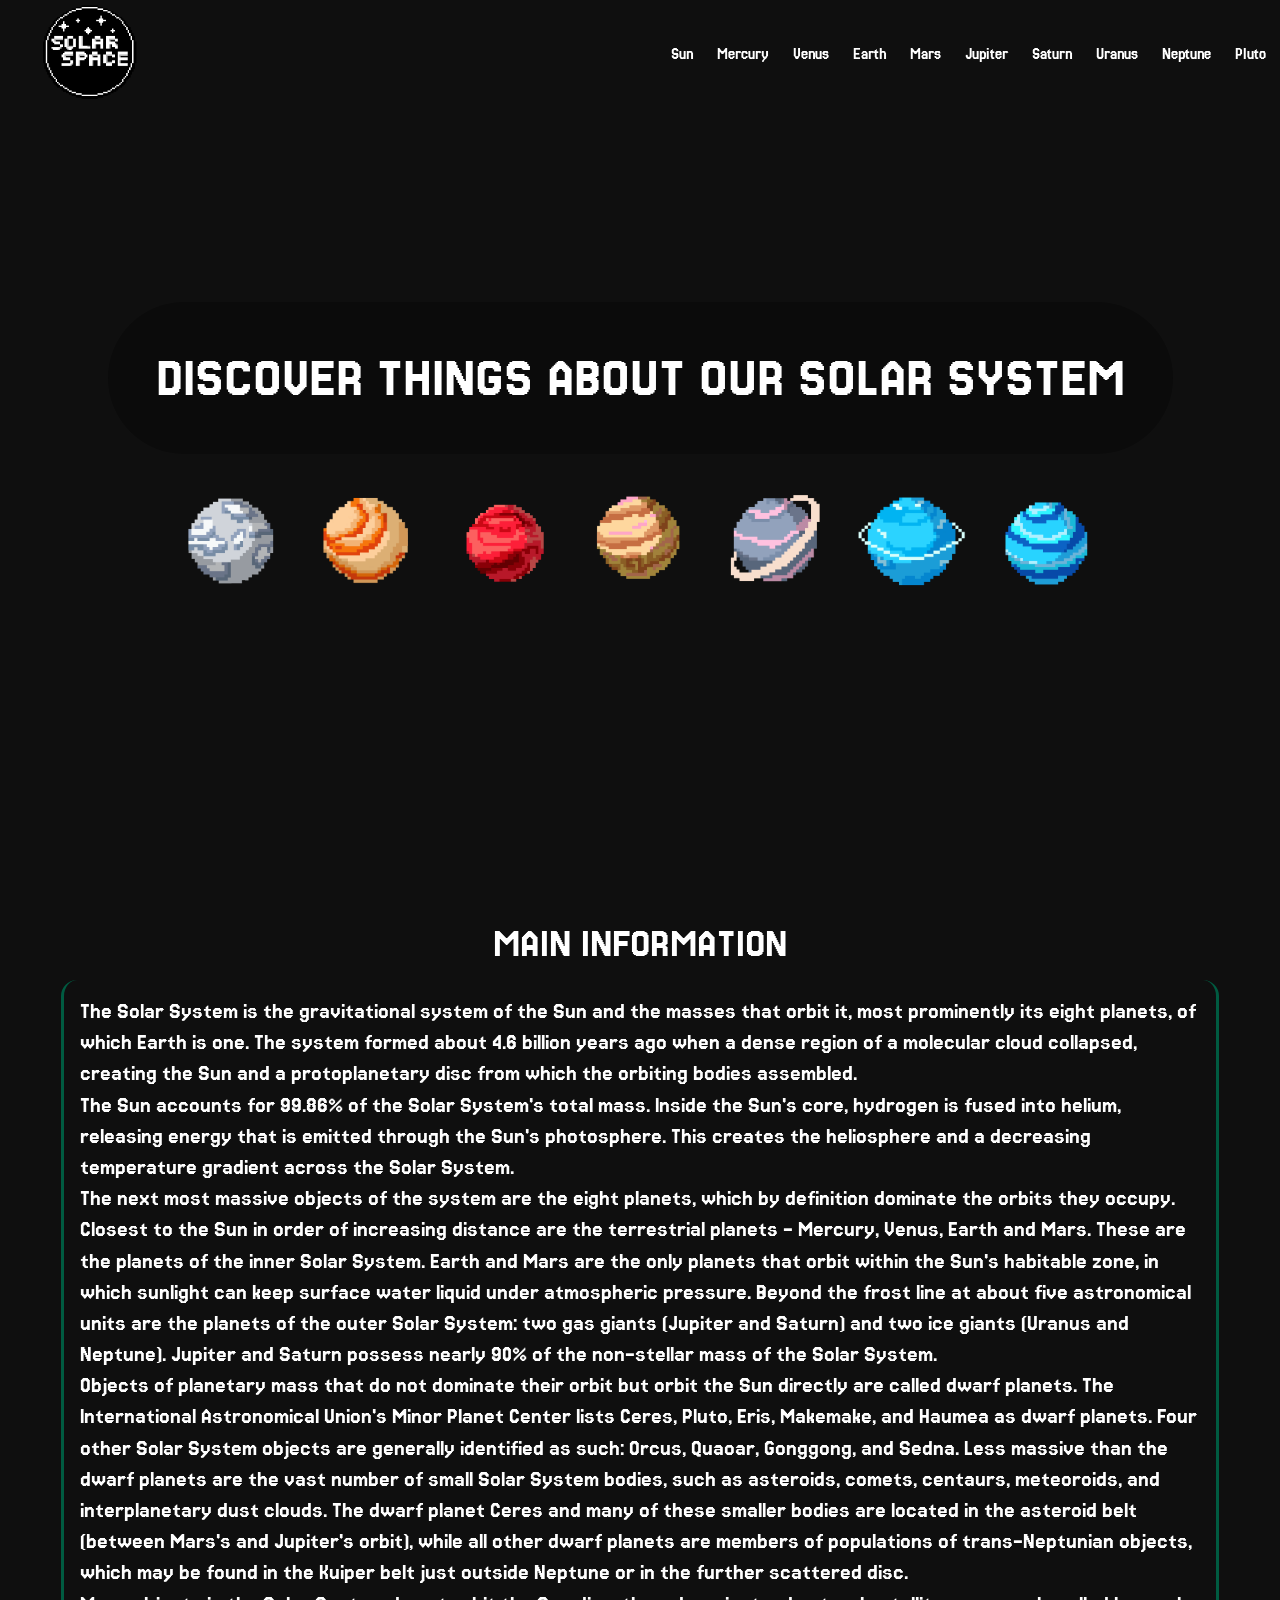
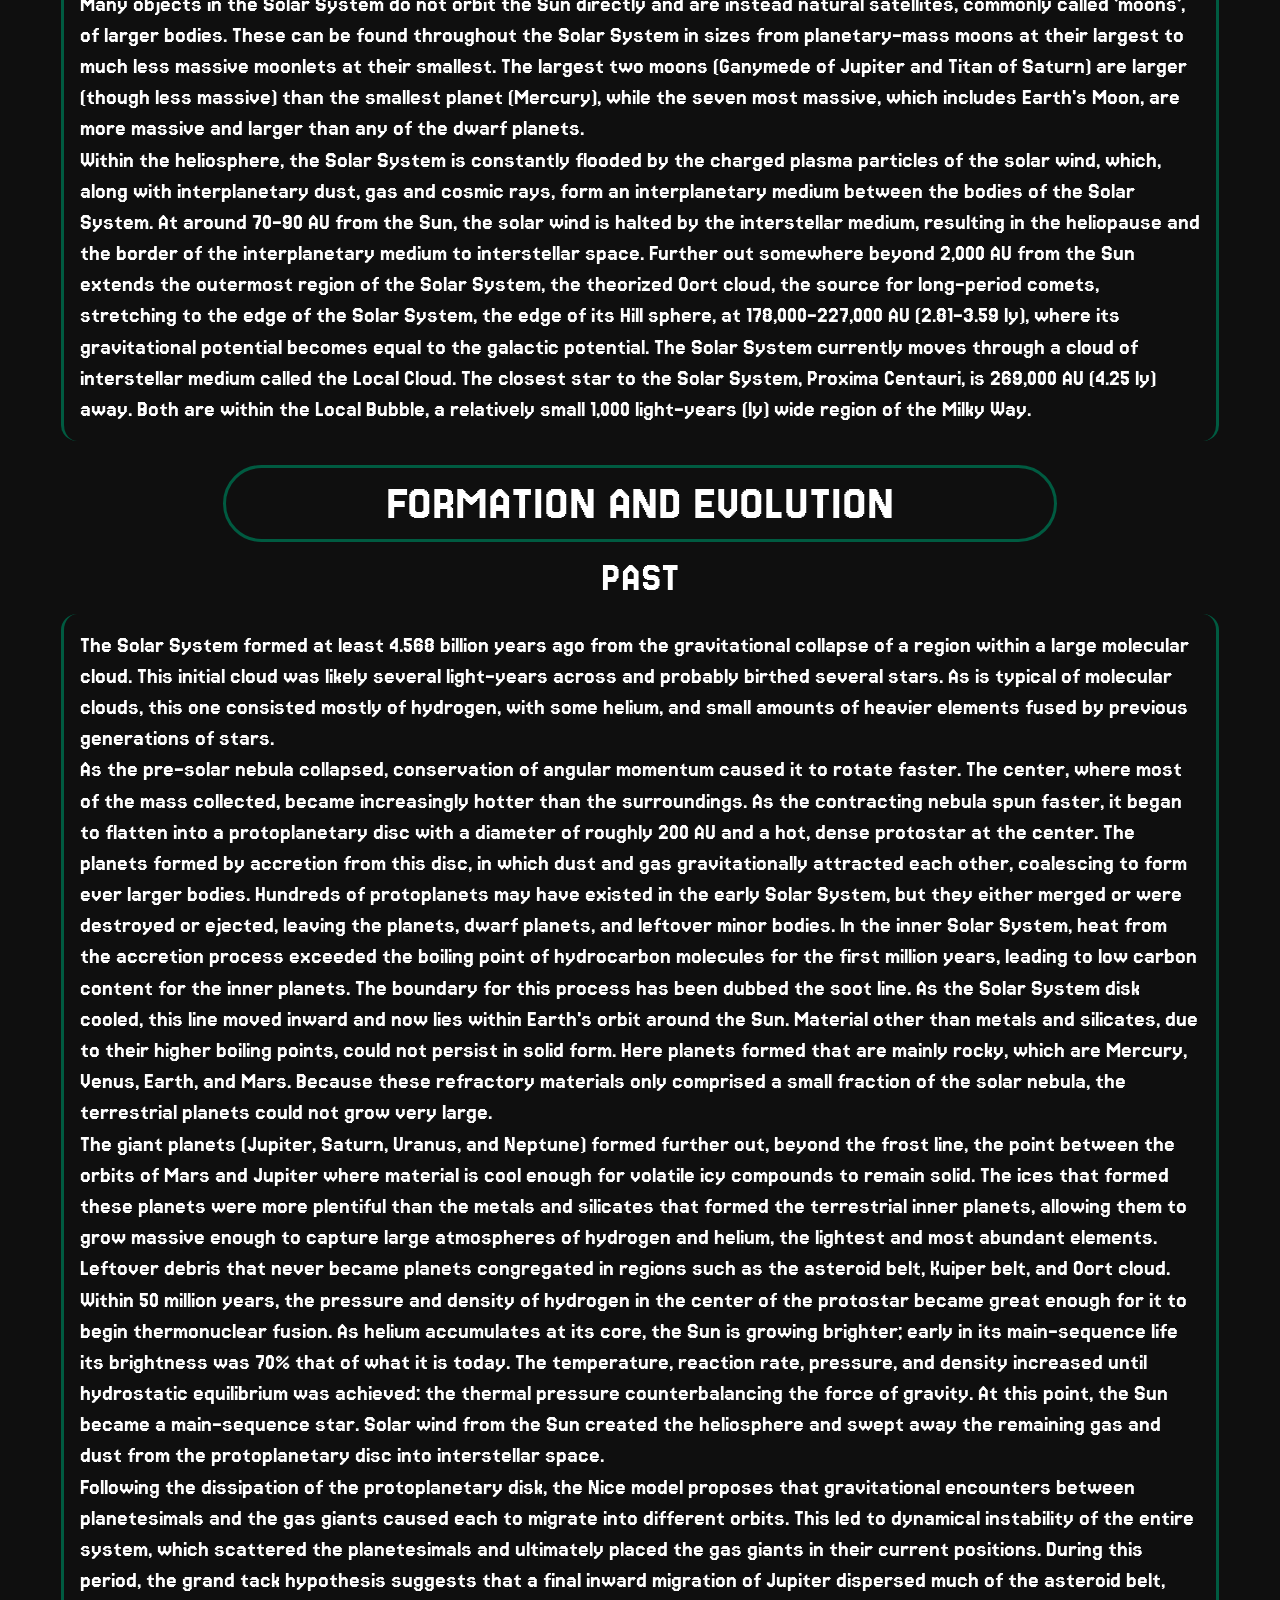
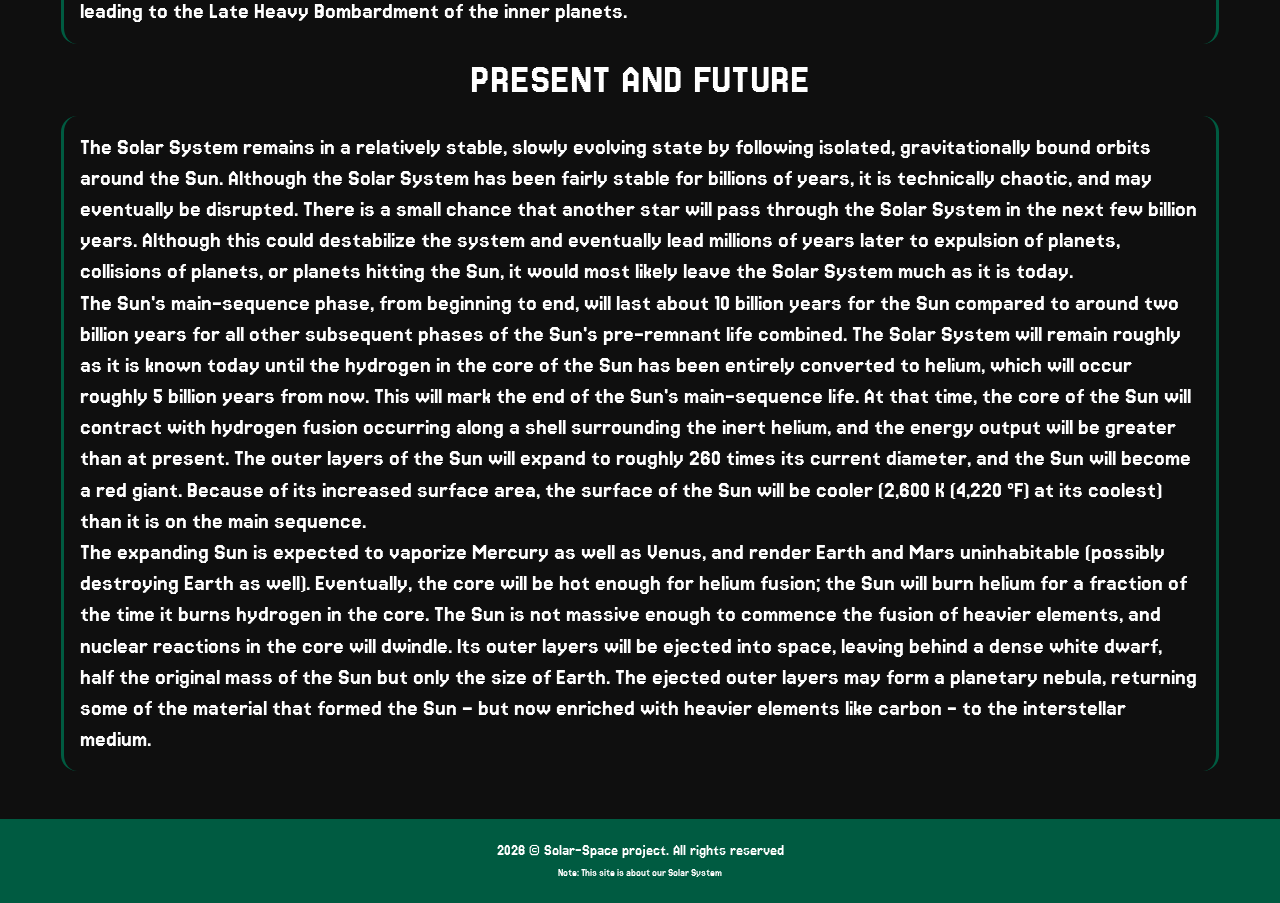
==== index.html @ e60bb988 "add" ====
<!DOCTYPE html>
<html lang="en">
<head>
    <meta charset="UTF-8">
    <meta name="viewport" content="width=device-width, initial-scale=1.0">
    <link rel="stylesheet" href="./style_folder/reset.css">
    <link rel="stylesheet" href="./style_folder/style.css">
    <link rel="stylesheet" href="./style_folder/responsive.css">
    <title>Document</title>
</head>
<body>
    <header>
        <div class="logo">
            <img src="./media_folder/logo.png" alt="logo">
        </div>
        <div class="navbar">
            <nav>
                <ul>
                    <li>
                        <a href="#">Sun</a>
                    </li>
                    <li>
                        <a href="#">Mercury</a>
                    </li>
                    <li>
                        <a href="#">Venus</a>
                    </li>
                    <li>
                        <a href="#">Earth</a>
                    </li>
                    <li>
                        <a href="#">Mars</a>
                    </li>
                    <li>
                        <a href="#">Jupiter</a>
                    </li>
                    <li>
                        <a href="#">Saturn</a>
                    </li>
                    <li>
                        <a href="#">Uranus</a>
                    </li>
                    <li>
                        <a href="#">Neptune</a>
                    </li>
                    <li>
                        <a href="#">Pluto</a>
                    </li>
                </ul>
            </nav>
        </div>
    </header>
    <section class="hero">
        <video autoplay loop muted playsinline class="bg_video">
            <source src="./media_folder/earth_loop.mp4" type="video/mp4">
        </video>
        <div class="hero_content">
            <h1>discover things about our solar system</h1>
            <div class="planet_images">
                <img src="./media_folder/PixelMercury.png" alt="Mercury">
                <img src="./media_folder/PixelVenus.png" alt="Venus">
                <img src="./media_folder/PixelMars.png" alt="Mars">
                <img src="./media_folder/PixelJupiter.png" alt="Jupiter">
                <img src="./media_folder/PixelSaturn.png" alt="Saturn">
                <img src="./media_folder/PixelUranus.png" alt="Uranus">
                <img src="./media_folder/PixelNeptune.png" alt="Neptune">
            </div>
        </div>
    </section>
    <main>
        <section class="main_info">
            <h2>Main information</h2>
            <p>
                The Solar System is the gravitational system of the Sun and the masses that orbit it, most prominently its eight planets, of which Earth is one. The system formed about 4.6 billion years ago when a dense region of a molecular cloud collapsed, creating the Sun and a protoplanetary disc from which the orbiting bodies assembled.
                <br>
                The Sun accounts for 99.86% of the Solar System's total mass. Inside the Sun's core, hydrogen is fused into helium, releasing energy that is emitted through the Sun's photosphere. This creates the heliosphere and a decreasing temperature gradient across the Solar System.
                <br>
                The next most massive objects of the system are the eight planets, which by definition dominate the orbits they occupy. Closest to the Sun in order of increasing distance are the terrestrial planets - Mercury, Venus, Earth and Mars. These are the planets of the inner Solar System. Earth and Mars are the only planets that orbit within the Sun's habitable zone, in which sunlight can keep surface water liquid under atmospheric pressure. Beyond the frost line at about five astronomical units are the planets of the outer Solar System: two gas giants (Jupiter and Saturn) and two ice giants (Uranus and Neptune). Jupiter and Saturn possess nearly 90% of the non-stellar mass of the Solar System.
                <br>
                Objects of planetary mass that do not dominate their orbit but orbit the Sun directly are called dwarf planets. The International Astronomical Union's Minor Planet Center lists Ceres, Pluto, Eris, Makemake, and Haumea as dwarf planets. Four other Solar System objects are generally identified as such: Orcus, Quaoar, Gonggong, and Sedna. Less massive than the dwarf planets are the vast number of small Solar System bodies, such as asteroids, comets, centaurs, meteoroids, and interplanetary dust clouds. The dwarf planet Ceres and many of these smaller bodies are located in the asteroid belt (between Mars's and Jupiter's orbit), while all other dwarf planets are members of populations of trans-Neptunian objects, which may be found in the Kuiper belt just outside Neptune or in the further scattered disc.
                <br>
                Many objects in the Solar System do not orbit the Sun directly and are instead natural satellites, commonly called 'moons', of larger bodies. These can be found throughout the Solar System in sizes from planetary-mass moons at their largest to much less massive moonlets at their smallest. The largest two moons (Ganymede of Jupiter and Titan of Saturn) are larger (though less massive) than the smallest planet (Mercury), while the seven most massive, which includes Earth's Moon, are more massive and larger than any of the dwarf planets.
                <br>
                Within the heliosphere, the Solar System is constantly flooded by the charged plasma particles of the solar wind, which, along with interplanetary dust, gas and cosmic rays, form an interplanetary medium between the bodies of the Solar System. At around 70-90 AU from the Sun, the solar wind is halted by the interstellar medium, resulting in the heliopause and the border of the interplanetary medium to interstellar space. Further out somewhere beyond 2,000 AU from the Sun extends the outermost region of the Solar System, the theorized Oort cloud, the source for long-period comets, stretching to the edge of the Solar System, the edge of its Hill sphere, at 178,000-227,000 AU (2.81-3.59 ly), where its gravitational potential becomes equal to the galactic potential. The Solar System currently moves through a cloud of interstellar
                medium called the Local Cloud. The closest star to the Solar System, Proxima Centauri, is 269,000 AU (4.25 ly) away. Both are within the Local Bubble, a relatively small 1,000 light-years (ly) wide region of the Milky Way.
                <br>
            </p>
        </section>
        <section class="formation_and_evolution">
            <h2>Formation and evolution</h2>
            <h3>past</h3>
            <p>
                The Solar System formed at least 4.568 billion years ago from the gravitational collapse of a region within a large molecular cloud. This initial cloud was likely several light-years across and probably birthed several stars. As is typical of molecular clouds, this one consisted mostly of hydrogen, with some helium, and small amounts of heavier elements fused by previous generations of stars.
                <br>
                As the pre-solar nebula collapsed, conservation of angular momentum caused it to rotate faster.
                The center, where most of the mass collected, became increasingly hotter than the surroundings. As the contracting nebula spun faster, it began to flatten into a protoplanetary disc with a diameter of roughly 200 AU and a hot, dense protostar at the center. The planets formed by accretion from this disc, in which dust and gas gravitationally attracted each other, coalescing to form ever larger bodies. Hundreds of protoplanets may have existed in the early Solar System, but they either merged or were destroyed or ejected, leaving the planets, dwarf planets, and leftover minor bodies.
                In the inner Solar System, heat from the accretion process exceeded the boiling point of hydrocarbon molecules for the first million years, leading to low carbon content for the inner planets. The boundary for this process has been dubbed the soot line. As the Solar System disk cooled, this line moved inward and now lies within Earth's orbit around the Sun. Material other than metals and silicates, due to their higher boiling points, could not persist in solid form. Here planets formed that are mainly rocky, which are Mercury, Venus, Earth, and Mars. Because these refractory materials only comprised a small fraction of the solar nebula, the terrestrial planets could not grow very large.
                <br>
                The giant planets (Jupiter, Saturn, Uranus, and Neptune) formed further out, beyond the frost line, the point between the orbits of Mars and Jupiter where material is cool enough for volatile icy compounds to remain solid. The ices that formed these planets were more plentiful than the metals and silicates that formed the terrestrial inner planets, allowing them to grow massive enough to capture large atmospheres of hydrogen and helium, the lightest and most abundant elements. Leftover debris that never became planets congregated in regions such as the asteroid belt, Kuiper belt, and Oort cloud.
                <br>
                Within 50 million years, the pressure and density of hydrogen in the center
                of the protostar became great enough for it to begin thermonuclear fusion. As helium accumulates at its core, the Sun is growing brighter; early in its main-sequence life its brightness was 70% that of what it is today. The temperature, reaction rate, pressure, and density increased until hydrostatic equilibrium was achieved: the thermal pressure counterbalancing the force of gravity. At this point, the Sun became a main-sequence star. Solar wind from the Sun created the heliosphere and swept away the remaining gas and dust from the protoplanetary disc into interstellar space.
                <br>
                Following the dissipation of the protoplanetary disk,
                the Nice model proposes that gravitational encounters between planetesimals and the gas giants caused each to migrate into different orbits. This led to dynamical instability of the entire system, which scattered the planetesimals and ultimately placed the gas giants in their current positions. During this period, the grand tack hypothesis suggests that a final inward migration of Jupiter dispersed much of the asteroid belt, leading to the Late Heavy Bombardment of the inner planets.
                <br>
            </p>
            <h3>Present and future</h3>
            <p>
                The Solar System remains in a relatively stable, slowly evolving state by following isolated, gravitationally bound orbits around the Sun. Although the Solar System has been fairly stable for billions of years, it is technically chaotic, and may eventually be disrupted. There is a small chance that another star will pass through the Solar System in the next few billion years. Although this could destabilize the system and eventually lead millions of years later to expulsion of planets, collisions of planets, or planets hitting the Sun, it would most likely leave the Solar System much as it is today.
                <br>
                The Sun's main-sequence phase, from beginning to end, will last about 10 billion years for the Sun compared to around two billion years for all other subsequent phases of the Sun's pre-remnant life combined. The Solar System will remain roughly as it is known today until the hydrogen in the core of the Sun has been entirely converted to helium, which will occur roughly 5 billion years from now. This will mark the end of the Sun's main-sequence life. At that time, the core of the Sun will contract with hydrogen fusion occurring along a shell surrounding the inert helium, and the energy output will be greater than at present. The outer layers of the Sun will expand to roughly 260 times its current diameter, and the Sun will become a red giant. Because of its increased surface area, the surface of the Sun will be cooler (2,600 K (4,220 °F) at its coolest) than it is on the main sequence.
                <br>
                The expanding Sun is expected to vaporize Mercury as well as Venus, and render Earth and Mars uninhabitable (possibly destroying Earth as well). Eventually, the core will be hot enough for helium fusion; the Sun will burn helium for a fraction of the time it burns hydrogen in the core. The Sun is not massive enough to commence the fusion of heavier elements, and nuclear reactions in the core will dwindle. Its outer layers will be ejected into space, leaving behind a dense white dwarf, half the original mass of the Sun but only the size of Earth. The ejected outer layers may form a planetary nebula, returning some of the material that formed the Sun – but now enriched with heavier elements like carbon - to the interstellar medium.
                <br>
            </p>
        </section>
    </main>
    <footer>
        <h4>2026 © Solar-Space project. All rights reserved</h4>
        <h5>Note: This site is about our Solar System</h5>
    </footer>
</body>
</html>
---- style_folder/style.css ----
@import url('https://fonts.googleapis.com/css2?family=Jersey+10&family=Jersey+25&display=swap');
@import url('https://fonts.googleapis.com/css2?family=Jersey+15&display=swap');

body{
    background-color: var(--main_color);
    color: white;
}

:root{
--main_color: #0F0F0F;
--secondMain_color: #232D3F;
--thirdMain_color: #005B41;
--fourthMain_color: #05b099;
--mainText_font: "Jersey 25";
--secondText_font: "Jersey 15";
--textFont_extraLarge: 3.5rem;
--textFont_large: 3rem;
--textFont_huge: 2.5rem;
--textFont_big: 1.5rem;
--textFont_medium: 1rem;
--textFont_small: 0.7rem;

}

body{
    margin: 0;
    overflow-x: hidden;
}

/* - - - - -HEADER- - - - - */

header{
    position: fixed;
    z-index: 3;
    top: 0;
    left: 0;
    right: 0;
    height: 5rem;
    padding: 0.9rem;
    display: flex;
    flex-direction: row;
    justify-content: space-between;
    align-items: center;
    background-color: var(--main_color);
}
/* -Logo- */ 

.logo img{
    height: 9rem;
    transition: all 0.7s ease;
    cursor: pointer;
}

.logo img:hover{
    transform: scale(1.1);
}

/* -Navigation Bar- */

.navbar ul{
    display: flex;
    flex-direction: row;
    gap: 1.5rem;
}
li a{
    cursor: grab;
    font-family: var(--mainText_font), sans-serif;
    font-size: var(--textFont_medium);
    display: inline-block;
    color: white;
    text-decoration: none;
    transition: all 0.5s ease;
}
li a:hover{
    transform: scale(1.5);
    color: var(--fourthMain_color);
}

/* - - - - - - - - - - - - - - - - - - - - - - - - - */

/* -HERO- */

.hero{
    z-index: 2;
    width: 100%;
    height: 100vh;
    position: relative;
    display: flex;
    align-items: center;
    justify-content: center;
}

.hero_content{
    z-index: 3;
    display: flex;
    flex-direction: column;
    align-items: center;
}

.hero h1{
    cursor: default;
    text-transform: uppercase;
    z-index: 3;
    position: relative;
    color: white;
    font-family: var(--mainText_font), sans-serif;
    font-size: var(--textFont_extraLarge);
    background-color:rgba(0, 0, 0, 0.285);
    padding: 3rem;
    border-radius: 50rem;
    transition: all 0.3s ease-out;
}

.hero h1:hover{
    transform: scale(1.1);
    background: linear-gradient(
        90deg,
        rgba(138, 240, 240, 0.795),
        var(--fourthMain_color),
        var(--thirdMain_color),
        var(--secondMain_color),
        var(--main_color),
        var(--fourthMain_color),
        rgba(138, 240, 240, 0.795)
    );
    background-size: 300%;
    -webkit-background-clip: text;
    -webkit-text-fill-color: transparent;
    animation: rainbowMove 5s linear infinite;
}

.planet_images{ 
    position: relative;
    display: flex;
    justify-content: center;
    align-items: center;
    gap: 1.5rem;
    margin-top: 2rem;
    z-index: 4;
}

.planet_images img{
    height: 7rem;
    width: 7rem;
    transition: all 0.5s ease;
}

.planet_images img:hover{
    transform: scale(1.2);
    filter: drop-shadow(0 0 10px var(--fourthMain_color));
}

.bg_video{
    position: absolute;
    width: 100%;
    height: 100%;
    object-fit: cover;
    z-index: 1;
}

@keyframes rainbowMove{
    0%{
        background-position: 0%;
    }
    100%{
        background-position: 300%;
    }
}

/* - - - - - - - - - - - - - - - - - - - - - - - - - */

/* -MAIN- */

/* -Main info- */

.main_info{
    margin-top: 1.5rem;
    display: flex;
    flex-direction: column;
    gap: 1rem;
    align-items: center
}

.main_info h2{
    font-family: var(--mainText_font), sans-serif;
    font-size: var(--textFont_huge);
    font-weight: 500;
    transition: all 0.5s ease;
    cursor: default;
    text-transform: uppercase;
}

.main_info h2:hover{
    background: linear-gradient(
        90deg,
        rgba(138, 240, 240, 0.795),
        var(--fourthMain_color),
        var(--thirdMain_color),
        var(--secondMain_color),
        var(--main_color),
        var(--fourthMain_color),
        rgba(138, 240, 240, 0.795)
    );
    background-size: 300%;
    -webkit-background-clip: text;
    -webkit-text-fill-color: transparent;
    animation: rainbowMove 5s linear infinite;
    border: 3px solid var(--thirdMain_color);
    border-radius: 3rem;
    padding: 0.7rem;
}

.main_info p{
    font-family: var(--secondText_font);
    font-size: var(--textFont_big);
    padding: 1rem;
    line-height: 1.3;
    border-left: 3px solid var(--thirdMain_color);
    border-right: 3px solid var(--thirdMain_color);
    border-radius: 1rem;
    transition: 0.5s ease;
    max-width: 70rem;
}

.main_info p:hover{
    border-left-color: var(--fourthMain_color);
    border-right-color: var(--fourthMain_color);
    box-shadow: 0 0 20px rgba(138,240,240,0.2);
}

/* -Formation & evolution- */

.formation_and_evolution{
    margin-top: 1.5rem;
    display: flex;
    flex-direction: column;
    gap: 1rem;
    align-items: center
}

.formation_and_evolution h2{
    font-family: var(--mainText_font), sans-serif;
    font-size: var(--textFont_large);
    font-weight: 500;
    transition: all 0.5s ease;
    cursor: default;
    text-transform: uppercase;
    border: 3px solid var(--thirdMain_color);
    border-radius: 3rem;
    padding: 0.7rem 10rem 0.7rem 10rem;
}

.formation_and_evolution h2:hover{
    background: linear-gradient(
        90deg,
        rgba(138, 240, 240, 0.795),
        var(--fourthMain_color),
        var(--thirdMain_color),
        var(--secondMain_color),
        var(--main_color),
        var(--fourthMain_color),
        rgba(138, 240, 240, 0.795)
    );
    background-size: 300%;
    -webkit-background-clip: text;
    -webkit-text-fill-color: transparent;
    animation: rainbowMove 5s linear infinite;
    border-color: white;
}

.formation_and_evolution h3{
    font-family: var(--mainText_font), sans-serif;
    font-size: var(--textFont_huge);
    font-weight: 500;
    transition: all 0.5s ease;
    cursor: default;
    text-transform: uppercase;
}

.formation_and_evolution h3:hover{
    background: linear-gradient(
        90deg,
        rgba(138, 240, 240, 0.795),
        var(--fourthMain_color),
        var(--thirdMain_color),
        var(--secondMain_color),
        var(--main_color),
        var(--fourthMain_color),
        rgba(138, 240, 240, 0.795)
    );
    background-size: 300%;
    -webkit-background-clip: text;
    -webkit-text-fill-color: transparent;
    animation: rainbowMove 5s linear infinite;
}

.formation_and_evolution p{
    font-family: var(--secondText_font);
    font-size: var(--textFont_big);
    padding: 1rem;
    line-height: 1.3;
    border-left: 3px solid var(--thirdMain_color);
    border-right: 3px solid var(--thirdMain_color);
    border-radius: 1rem;
    transition: 0.5s ease;
    max-width: 70rem;
}

.formation_and_evolution p:hover{
    border-left-color: var(--fourthMain_color);
    border-right-color: var(--fourthMain_color);
    box-shadow: 0 0 20px rgba(138,240,240,0.2);
}

/* - - - - - - - - - - - - - - - - - - - - - - - - - */

/* -FOOTER- */

footer{
    display: flex;
    align-items: center;
    flex-direction: column;
    gap: 0.5rem;
    margin-top: 3rem;
    padding: 1.5rem;
    background-color: var(--thirdMain_color);
}

footer h4{
    font-family: var(--secondText_font);
    font-size: var(--textFont_medium);
    transition: 0.5s ease;
}

footer h5{
    font-family: var(--secondText_font);
    font-size: var(--textFont_small);
    transition: 0.5s ease;
}
footer img{
    height: 5rem;
}
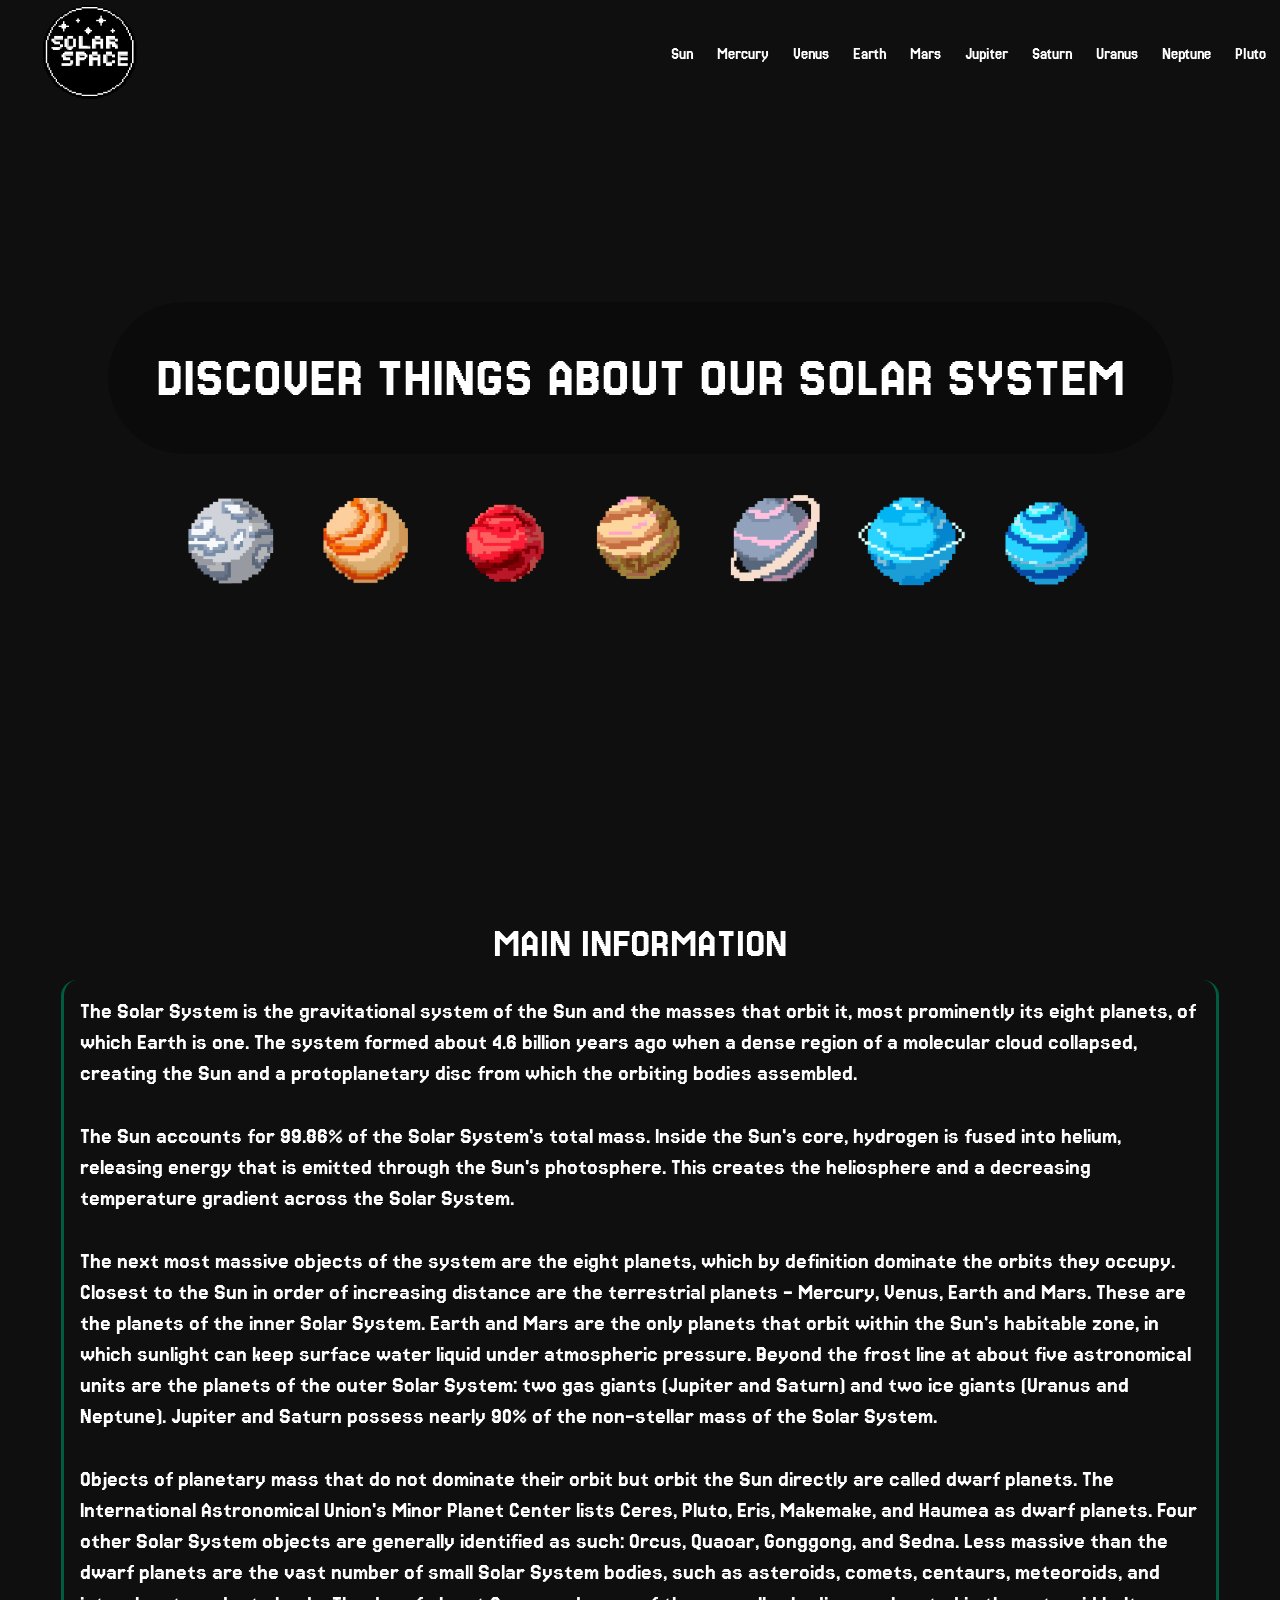
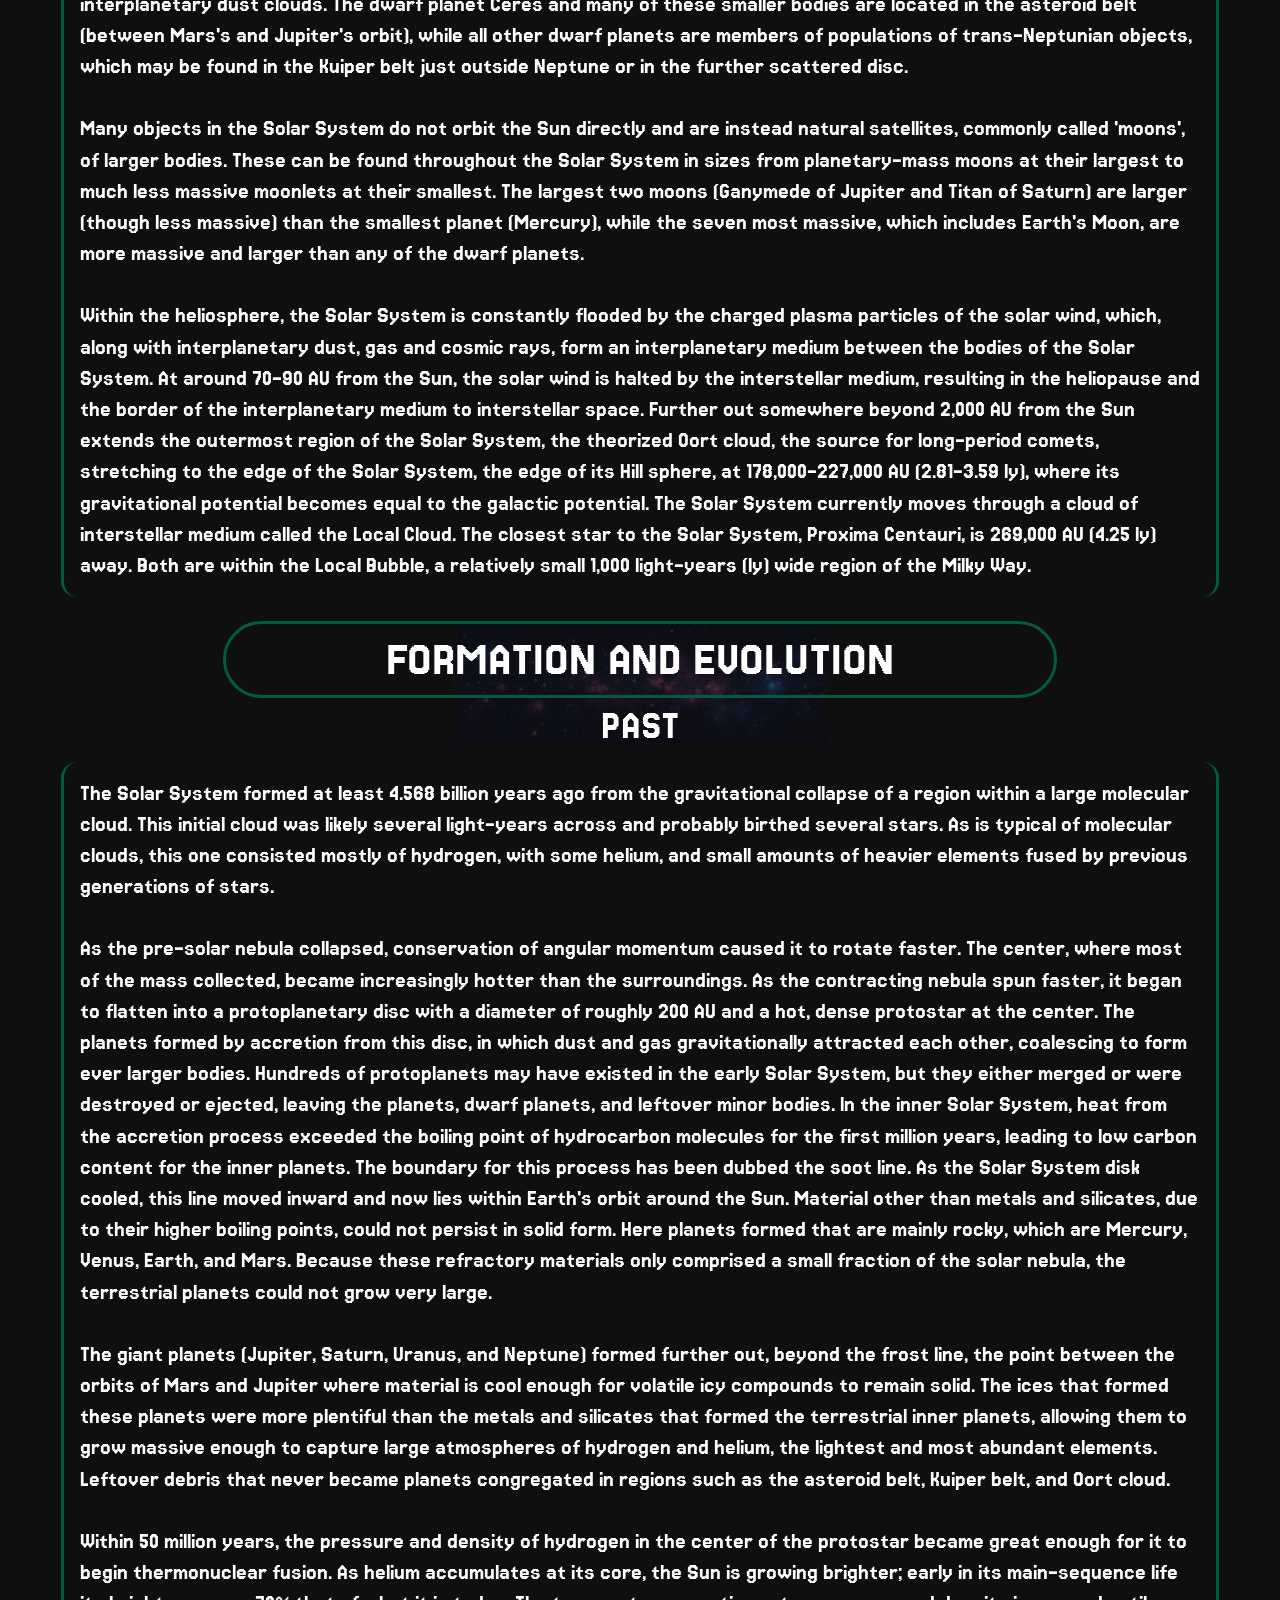
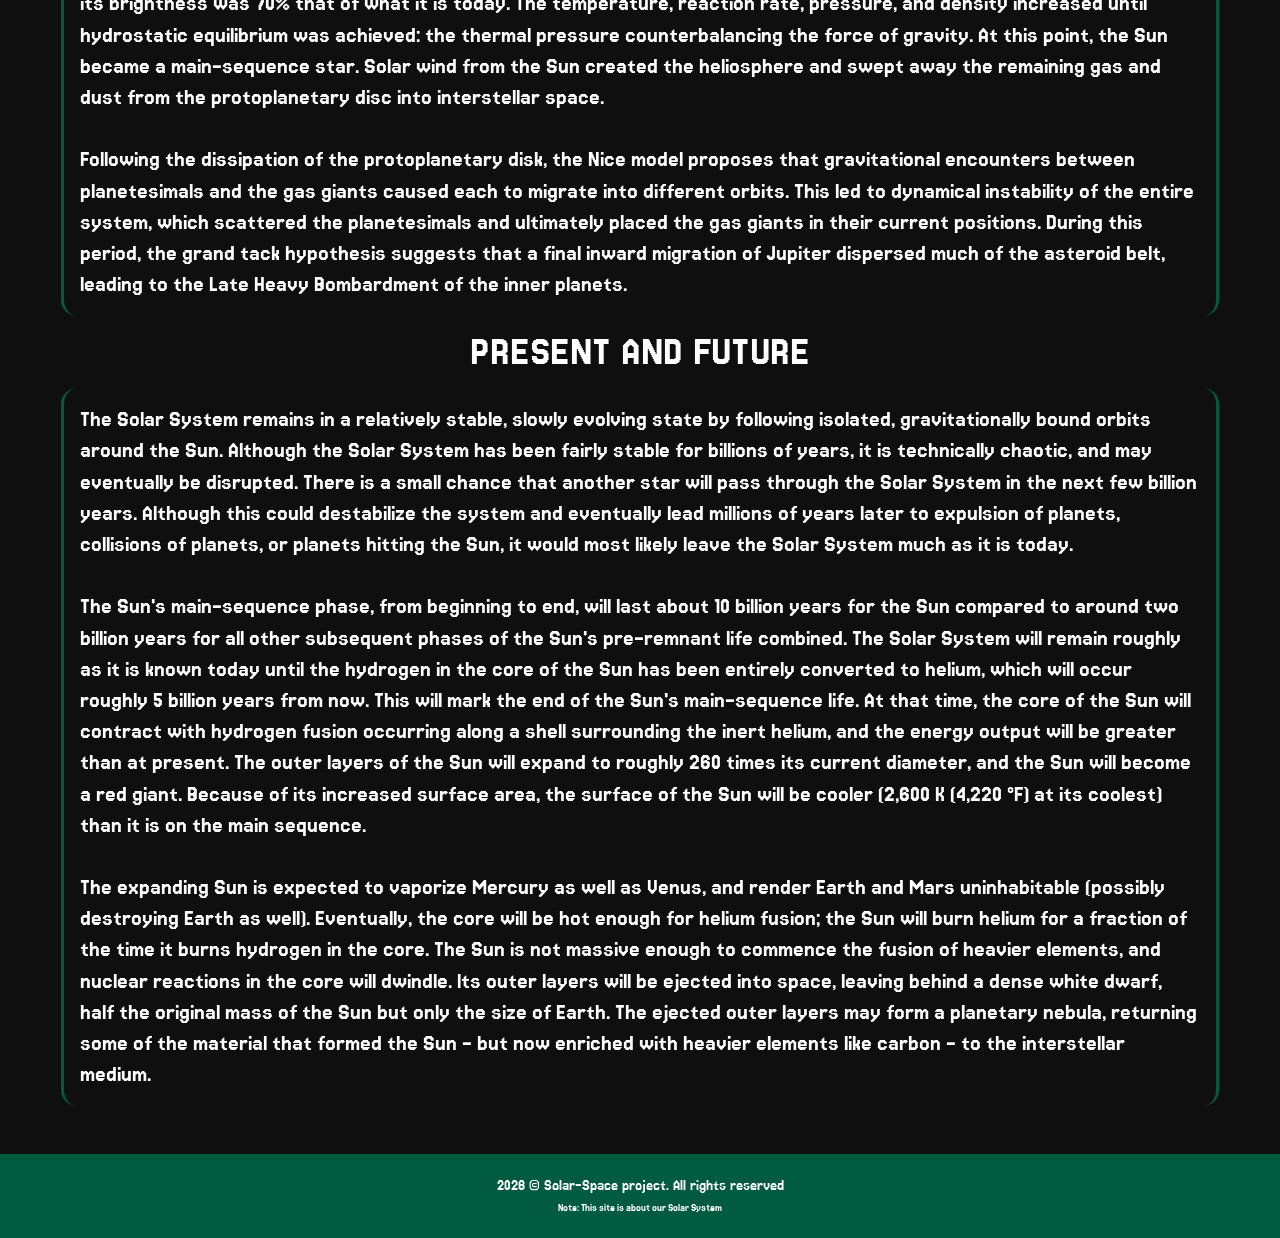
==== commit de7fb1fc: "add" ====
--- a/index.html
+++ b/index.html
@@ -6,45 +6,45 @@
     <link rel="stylesheet" href="./style_folder/reset.css">
     <link rel="stylesheet" href="./style_folder/style.css">
     <link rel="stylesheet" href="./style_folder/responsive.css">
-    <title>Document</title>
+    <title>Solar-Space</title>
 </head>
 <body>
     <header>
         <div class="logo">
-            <img src="./media_folder/logo.png" alt="logo">
+            <a href="./index.html"><img src="./media_folder/logo.png" alt="logo"></a>
         </div>
         <div class="navbar">
             <nav>
                 <ul>
                     <li>
-                        <a href="#">Sun</a>
+                        <a href="../html_folder/sun.html">Sun</a>
                     </li>
                     <li>
-                        <a href="#">Mercury</a>
+                        <a href="../html_folder/Mercury.html">Mercury</a>
                     </li>
                     <li>
-                        <a href="#">Venus</a>
+                        <a href="../html_folder/venus.html">Venus</a>
                     </li>
                     <li>
-                        <a href="#">Earth</a>
+                        <a href="../html_folder/earth.html">Earth</a>
                     </li>
                     <li>
-                        <a href="#">Mars</a>
+                        <a href="../html_folder/mars.html">Mars</a>
                     </li>
                     <li>
-                        <a href="#">Jupiter</a>
+                        <a href="../html_folder/jupiter.html">Jupiter</a>
                     </li>
                     <li>
-                        <a href="#">Saturn</a>
+                        <a href="../html_folder/saturn.html">Saturn</a>
                     </li>
                     <li>
-                        <a href="#">Uranus</a>
+                        <a href="../html_folder/uranus.html">Uranus</a>
                     </li>
                     <li>
-                        <a href="#">Neptune</a>
+                        <a href="../html_folder/neptune.html">Neptune</a>
                     </li>
                     <li>
-                        <a href="#">Pluto</a>
+                        <a href="../html_folder/pluto.html">Pluto</a>
                     </li>
                 </ul>
             </nav>
@@ -72,47 +72,47 @@
             <h2>Main information</h2>
             <p>
                 The Solar System is the gravitational system of the Sun and the masses that orbit it, most prominently its eight planets, of which Earth is one. The system formed about 4.6 billion years ago when a dense region of a molecular cloud collapsed, creating the Sun and a protoplanetary disc from which the orbiting bodies assembled.
-                <br>
+                <br><br>
                 The Sun accounts for 99.86% of the Solar System's total mass. Inside the Sun's core, hydrogen is fused into helium, releasing energy that is emitted through the Sun's photosphere. This creates the heliosphere and a decreasing temperature gradient across the Solar System.
-                <br>
+                <br><br>
                 The next most massive objects of the system are the eight planets, which by definition dominate the orbits they occupy. Closest to the Sun in order of increasing distance are the terrestrial planets - Mercury, Venus, Earth and Mars. These are the planets of the inner Solar System. Earth and Mars are the only planets that orbit within the Sun's habitable zone, in which sunlight can keep surface water liquid under atmospheric pressure. Beyond the frost line at about five astronomical units are the planets of the outer Solar System: two gas giants (Jupiter and Saturn) and two ice giants (Uranus and Neptune). Jupiter and Saturn possess nearly 90% of the non-stellar mass of the Solar System.
-                <br>
+                <br><br>
                 Objects of planetary mass that do not dominate their orbit but orbit the Sun directly are called dwarf planets. The International Astronomical Union's Minor Planet Center lists Ceres, Pluto, Eris, Makemake, and Haumea as dwarf planets. Four other Solar System objects are generally identified as such: Orcus, Quaoar, Gonggong, and Sedna. Less massive than the dwarf planets are the vast number of small Solar System bodies, such as asteroids, comets, centaurs, meteoroids, and interplanetary dust clouds. The dwarf planet Ceres and many of these smaller bodies are located in the asteroid belt (between Mars's and Jupiter's orbit), while all other dwarf planets are members of populations of trans-Neptunian objects, which may be found in the Kuiper belt just outside Neptune or in the further scattered disc.
-                <br>
+                <br><br>
                 Many objects in the Solar System do not orbit the Sun directly and are instead natural satellites, commonly called 'moons', of larger bodies. These can be found throughout the Solar System in sizes from planetary-mass moons at their largest to much less massive moonlets at their smallest. The largest two moons (Ganymede of Jupiter and Titan of Saturn) are larger (though less massive) than the smallest planet (Mercury), while the seven most massive, which includes Earth's Moon, are more massive and larger than any of the dwarf planets.
-                <br>
+                <br><br>
                 Within the heliosphere, the Solar System is constantly flooded by the charged plasma particles of the solar wind, which, along with interplanetary dust, gas and cosmic rays, form an interplanetary medium between the bodies of the Solar System. At around 70-90 AU from the Sun, the solar wind is halted by the interstellar medium, resulting in the heliopause and the border of the interplanetary medium to interstellar space. Further out somewhere beyond 2,000 AU from the Sun extends the outermost region of the Solar System, the theorized Oort cloud, the source for long-period comets, stretching to the edge of the Solar System, the edge of its Hill sphere, at 178,000-227,000 AU (2.81-3.59 ly), where its gravitational potential becomes equal to the galactic potential. The Solar System currently moves through a cloud of interstellar
                 medium called the Local Cloud. The closest star to the Solar System, Proxima Centauri, is 269,000 AU (4.25 ly) away. Both are within the Local Bubble, a relatively small 1,000 light-years (ly) wide region of the Milky Way.
-                <br>
             </p>
         </section>
         <section class="formation_and_evolution">
-            <h2>Formation and evolution</h2>
-            <h3>past</h3>
+            <div class="FAE_div">
+                <h2>Formation and evolution</h2>
+                <h3>past</h3>
+                <img src="./media_folder/spaceBg1.jpeg" alt="space BG" class="spaceBg1">
+            </div>
             <p>
                 The Solar System formed at least 4.568 billion years ago from the gravitational collapse of a region within a large molecular cloud. This initial cloud was likely several light-years across and probably birthed several stars. As is typical of molecular clouds, this one consisted mostly of hydrogen, with some helium, and small amounts of heavier elements fused by previous generations of stars.
-                <br>
+                <br><br>
                 As the pre-solar nebula collapsed, conservation of angular momentum caused it to rotate faster.
                 The center, where most of the mass collected, became increasingly hotter than the surroundings. As the contracting nebula spun faster, it began to flatten into a protoplanetary disc with a diameter of roughly 200 AU and a hot, dense protostar at the center. The planets formed by accretion from this disc, in which dust and gas gravitationally attracted each other, coalescing to form ever larger bodies. Hundreds of protoplanets may have existed in the early Solar System, but they either merged or were destroyed or ejected, leaving the planets, dwarf planets, and leftover minor bodies.
                 In the inner Solar System, heat from the accretion process exceeded the boiling point of hydrocarbon molecules for the first million years, leading to low carbon content for the inner planets. The boundary for this process has been dubbed the soot line. As the Solar System disk cooled, this line moved inward and now lies within Earth's orbit around the Sun. Material other than metals and silicates, due to their higher boiling points, could not persist in solid form. Here planets formed that are mainly rocky, which are Mercury, Venus, Earth, and Mars. Because these refractory materials only comprised a small fraction of the solar nebula, the terrestrial planets could not grow very large.
-                <br>
+                <br><br>
                 The giant planets (Jupiter, Saturn, Uranus, and Neptune) formed further out, beyond the frost line, the point between the orbits of Mars and Jupiter where material is cool enough for volatile icy compounds to remain solid. The ices that formed these planets were more plentiful than the metals and silicates that formed the terrestrial inner planets, allowing them to grow massive enough to capture large atmospheres of hydrogen and helium, the lightest and most abundant elements. Leftover debris that never became planets congregated in regions such as the asteroid belt, Kuiper belt, and Oort cloud.
-                <br>
+                <br><br>
                 Within 50 million years, the pressure and density of hydrogen in the center
                 of the protostar became great enough for it to begin thermonuclear fusion. As helium accumulates at its core, the Sun is growing brighter; early in its main-sequence life its brightness was 70% that of what it is today. The temperature, reaction rate, pressure, and density increased until hydrostatic equilibrium was achieved: the thermal pressure counterbalancing the force of gravity. At this point, the Sun became a main-sequence star. Solar wind from the Sun created the heliosphere and swept away the remaining gas and dust from the protoplanetary disc into interstellar space.
-                <br>
+                <br><br>
                 Following the dissipation of the protoplanetary disk,
                 the Nice model proposes that gravitational encounters between planetesimals and the gas giants caused each to migrate into different orbits. This led to dynamical instability of the entire system, which scattered the planetesimals and ultimately placed the gas giants in their current positions. During this period, the grand tack hypothesis suggests that a final inward migration of Jupiter dispersed much of the asteroid belt, leading to the Late Heavy Bombardment of the inner planets.
-                <br>
             </p>
             <h3>Present and future</h3>
             <p>
                 The Solar System remains in a relatively stable, slowly evolving state by following isolated, gravitationally bound orbits around the Sun. Although the Solar System has been fairly stable for billions of years, it is technically chaotic, and may eventually be disrupted. There is a small chance that another star will pass through the Solar System in the next few billion years. Although this could destabilize the system and eventually lead millions of years later to expulsion of planets, collisions of planets, or planets hitting the Sun, it would most likely leave the Solar System much as it is today.
-                <br>
+                <br><br>
                 The Sun's main-sequence phase, from beginning to end, will last about 10 billion years for the Sun compared to around two billion years for all other subsequent phases of the Sun's pre-remnant life combined. The Solar System will remain roughly as it is known today until the hydrogen in the core of the Sun has been entirely converted to helium, which will occur roughly 5 billion years from now. This will mark the end of the Sun's main-sequence life. At that time, the core of the Sun will contract with hydrogen fusion occurring along a shell surrounding the inert helium, and the energy output will be greater than at present. The outer layers of the Sun will expand to roughly 260 times its current diameter, and the Sun will become a red giant. Because of its increased surface area, the surface of the Sun will be cooler (2,600 K (4,220 °F) at its coolest) than it is on the main sequence.
-                <br>
-                The expanding Sun is expected to vaporize Mercury as well as Venus, and render Earth and Mars uninhabitable (possibly destroying Earth as well). Eventually, the core will be hot enough for helium fusion; the Sun will burn helium for a fraction of the time it burns hydrogen in the core. The Sun is not massive enough to commence the fusion of heavier elements, and nuclear reactions in the core will dwindle. Its outer layers will be ejected into space, leaving behind a dense white dwarf, half the original mass of the Sun but only the size of Earth. The ejected outer layers may form a planetary nebula, returning some of the material that formed the Sun – but now enriched with heavier elements like carbon - to the interstellar medium.
-                <br>
+                <br><br>
+                The expanding Sun is expected to vaporize Mercury as well as Venus, and render Earth and Mars uninhabitable (possibly destroying Earth as well). Eventually, the core will be hot enough for helium fusion; the Sun will burn helium for a fraction of the time it burns hydrogen in the core. The Sun is not massive enough to commence the fusion of heavier elements, and nuclear reactions in the core will dwindle. Its outer layers will be ejected into space, leaving behind a dense white dwarf, half the original mass of the Sun but only the size of Earth. The ejected outer layers may form a planetary nebula, returning some of the material that formed the Sun - but now enriched with heavier elements like carbon - to the interstellar medium.
             </p>
         </section>
     </main>
--- a/style_folder/style.css
+++ b/style_folder/style.css
@@ -53,6 +53,7 @@
 
 .logo img:hover{
     transform: scale(1.1);
+    filter: drop-shadow(0 0 0.3rem var(--thirdMain_color));
 }
 
 /* -Navigation Bar- */
@@ -230,15 +231,34 @@
 
 /* -Formation & evolution- */
 
+.FAE_div{
+    position: relative;
+    width: 100%;
+    display: flex;
+    flex-direction: column;
+    align-items: center;
+    overflow: hidden;
+    gap: 0.5rem;
+}
+
+.spaceBg1{
+    max-width: 100%;
+    height: 100%;
+    position: absolute;
+    opacity: 0.25;
+    z-index: 1;
+}
+
 .formation_and_evolution{
     margin-top: 1.5rem;
     display: flex;
     flex-direction: column;
     gap: 1rem;
-    align-items: center
+    align-items: center;
 }
 
 .formation_and_evolution h2{
+    z-index: 2;
     font-family: var(--mainText_font), sans-serif;
     font-size: var(--textFont_large);
     font-weight: 500;
@@ -269,6 +289,7 @@
 }
 
 .formation_and_evolution h3{
+    z-index: 2;
     font-family: var(--mainText_font), sans-serif;
     font-size: var(--textFont_huge);
     font-weight: 500;
@@ -337,6 +358,228 @@
     font-size: var(--textFont_small);
     transition: 0.5s ease;
 }
+
 footer img{
     height: 5rem;
-}+}
+
+/* - - - - - - - - - - - - - - - - - - - - - - - - - */
+
+/* -HTML FOLDER- */
+
+.hero_content_SO{
+    width: 100%;
+    height: 100vh;
+    background-image: url("../media_folder/space_Bg2.jpeg");
+    background-size: cover;
+    background-position: center;
+    position: relative;
+    display: flex;
+    flex-direction: column;
+    align-items: center;
+    justify-content: center;
+}
+
+.MI_Div{
+    display: flex;
+    gap: 2rem;
+    padding: 2rem;
+    align-items: center;
+}
+
+.MI_Div img{
+    width: 100%;
+    max-width: 25rem;
+    transition: all 0.5s ease;
+    filter: drop-shadow(0 0 3rem var(--thirdMain_color));
+}
+
+.MI_Div img:hover{
+    transform: scale(1.05) rotate(10deg);
+    filter: drop-shadow(0 0 3rem var(--fourthMain_color));
+}
+
+.MI_Div p{
+    margin: 0;
+    line-height: 1.5;
+
+    max-height: 350px;
+    overflow-y: auto;
+    font-family: var(--secondText_font);
+    font-size: var(--textFont_big);
+
+    padding: 1rem;
+
+    border-left: 3px solid var(--thirdMain_color);
+    border-right: 3px solid var(--thirdMain_color);
+    border-radius: 1rem;
+}
+
+.MI_Div p::-webkit-scrollbar{
+    scrollbar-width: none;
+}
+
+.general_characteristics{
+    margin-top: 1rem;
+    display: flex;
+    flex-direction: column;
+    align-items: center;
+}
+
+.general_characteristics h2{
+    font-family: var(--mainText_font), sans-serif;
+    font-size: var(--textFont_huge);
+    font-weight: 500;
+    transition: all 0.5s ease;
+    cursor: default;
+    text-transform: uppercase;
+}
+
+.general_characteristics h2:hover{
+    background: linear-gradient(
+        90deg,
+        rgba(138, 240, 240, 0.795),
+        var(--fourthMain_color),
+        var(--thirdMain_color),
+        var(--secondMain_color),
+        var(--main_color),
+        var(--fourthMain_color),
+        rgba(138, 240, 240, 0.795)
+    );
+    background-size: 300%;
+    -webkit-background-clip: text;
+    -webkit-text-fill-color: transparent;
+    animation: rainbowMove 5s linear infinite;
+    border: 3px solid var(--thirdMain_color);
+    border-radius: 3rem;
+    padding: 0.7rem;
+}
+
+.general_characteristics p{
+    margin-top: 1rem;
+    font-family: var(--secondText_font);
+    font-size: var(--textFont_big);
+    padding: 1rem;
+    line-height: 1.3;
+    border-left: 3px solid var(--thirdMain_color);
+    border-right: 3px solid var(--thirdMain_color);
+    border-radius: 1rem;
+    transition: 0.5s ease;
+    max-width: 70rem;
+}
+
+.general_characteristics p:hover{
+    border-left-color: var(--fourthMain_color);
+    border-right-color: var(--fourthMain_color);
+    box-shadow: 0 0 20px rgba(138,240,240,0.2);
+}
+
+.rotation{
+    margin-top: 1rem;
+    display: flex;
+    flex-direction: column;
+    align-items: center;
+}
+
+.rotation h2{
+    font-family: var(--mainText_font), sans-serif;
+    font-size: var(--textFont_huge);
+    font-weight: 500;
+    transition: all 0.5s ease;
+    cursor: default;
+    text-transform: uppercase;
+}
+
+.rotation h2:hover{
+    background: linear-gradient(
+        90deg,
+        rgba(138, 240, 240, 0.795),
+        var(--fourthMain_color),
+        var(--thirdMain_color),
+        var(--secondMain_color),
+        var(--main_color),
+        var(--fourthMain_color),
+        rgba(138, 240, 240, 0.795)
+    );
+    background-size: 300%;
+    -webkit-background-clip: text;
+    -webkit-text-fill-color: transparent;
+    animation: rainbowMove 5s linear infinite;
+    border: 3px solid var(--thirdMain_color);
+    border-radius: 3rem;
+    padding: 0.7rem;
+}
+
+.rotation p{
+    margin-top: 1rem;
+    font-family: var(--secondText_font);
+    font-size: var(--textFont_big);
+    padding: 1rem;
+    line-height: 1.3;
+    border-left: 3px solid var(--thirdMain_color);
+    border-right: 3px solid var(--thirdMain_color);
+    border-radius: 1rem;
+    transition: 0.5s ease;
+    max-width: 70rem;
+}
+
+.rotation p:hover{
+    border-left-color: var(--fourthMain_color);
+    border-right-color: var(--fourthMain_color);
+    box-shadow: 0 0 20px rgba(138,240,240,0.2);
+}
+
+.core{
+    margin-top: 1rem;
+    display: flex;
+    flex-direction: column;
+    align-items: center;
+}
+
+.core h2{
+    font-family: var(--mainText_font), sans-serif;
+    font-size: var(--textFont_huge);
+    font-weight: 500;
+    transition: all 0.5s ease;
+    cursor: default;
+    text-transform: uppercase;
+}
+
+.core h2:hover{
+    background: linear-gradient(
+        90deg,
+        rgba(138, 240, 240, 0.795),
+        var(--fourthMain_color),
+        var(--thirdMain_color),
+        var(--secondMain_color),
+        var(--main_color),
+        var(--fourthMain_color),
+        rgba(138, 240, 240, 0.795)
+    );
+    background-size: 300%;
+    -webkit-background-clip: text;
+    -webkit-text-fill-color: transparent;
+    animation: rainbowMove 5s linear infinite;
+    border: 3px solid var(--thirdMain_color);
+    border-radius: 3rem;
+    padding: 0.7rem;
+}
+
+.core p{
+    margin-top: 1rem;
+    font-family: var(--secondText_font);
+    font-size: var(--textFont_big);
+    padding: 1rem;
+    line-height: 1.3;
+    border-left: 3px solid var(--thirdMain_color);
+    border-right: 3px solid var(--thirdMain_color);
+    border-radius: 1rem;
+    transition: 0.5s ease;
+    max-width: 70rem;
+}
+
+.core p:hover{
+    border-left-color: var(--fourthMain_color);
+    border-right-color: var(--fourthMain_color);
+    box-shadow: 0 0 20px rgba(138,240,240,0.2);
+}
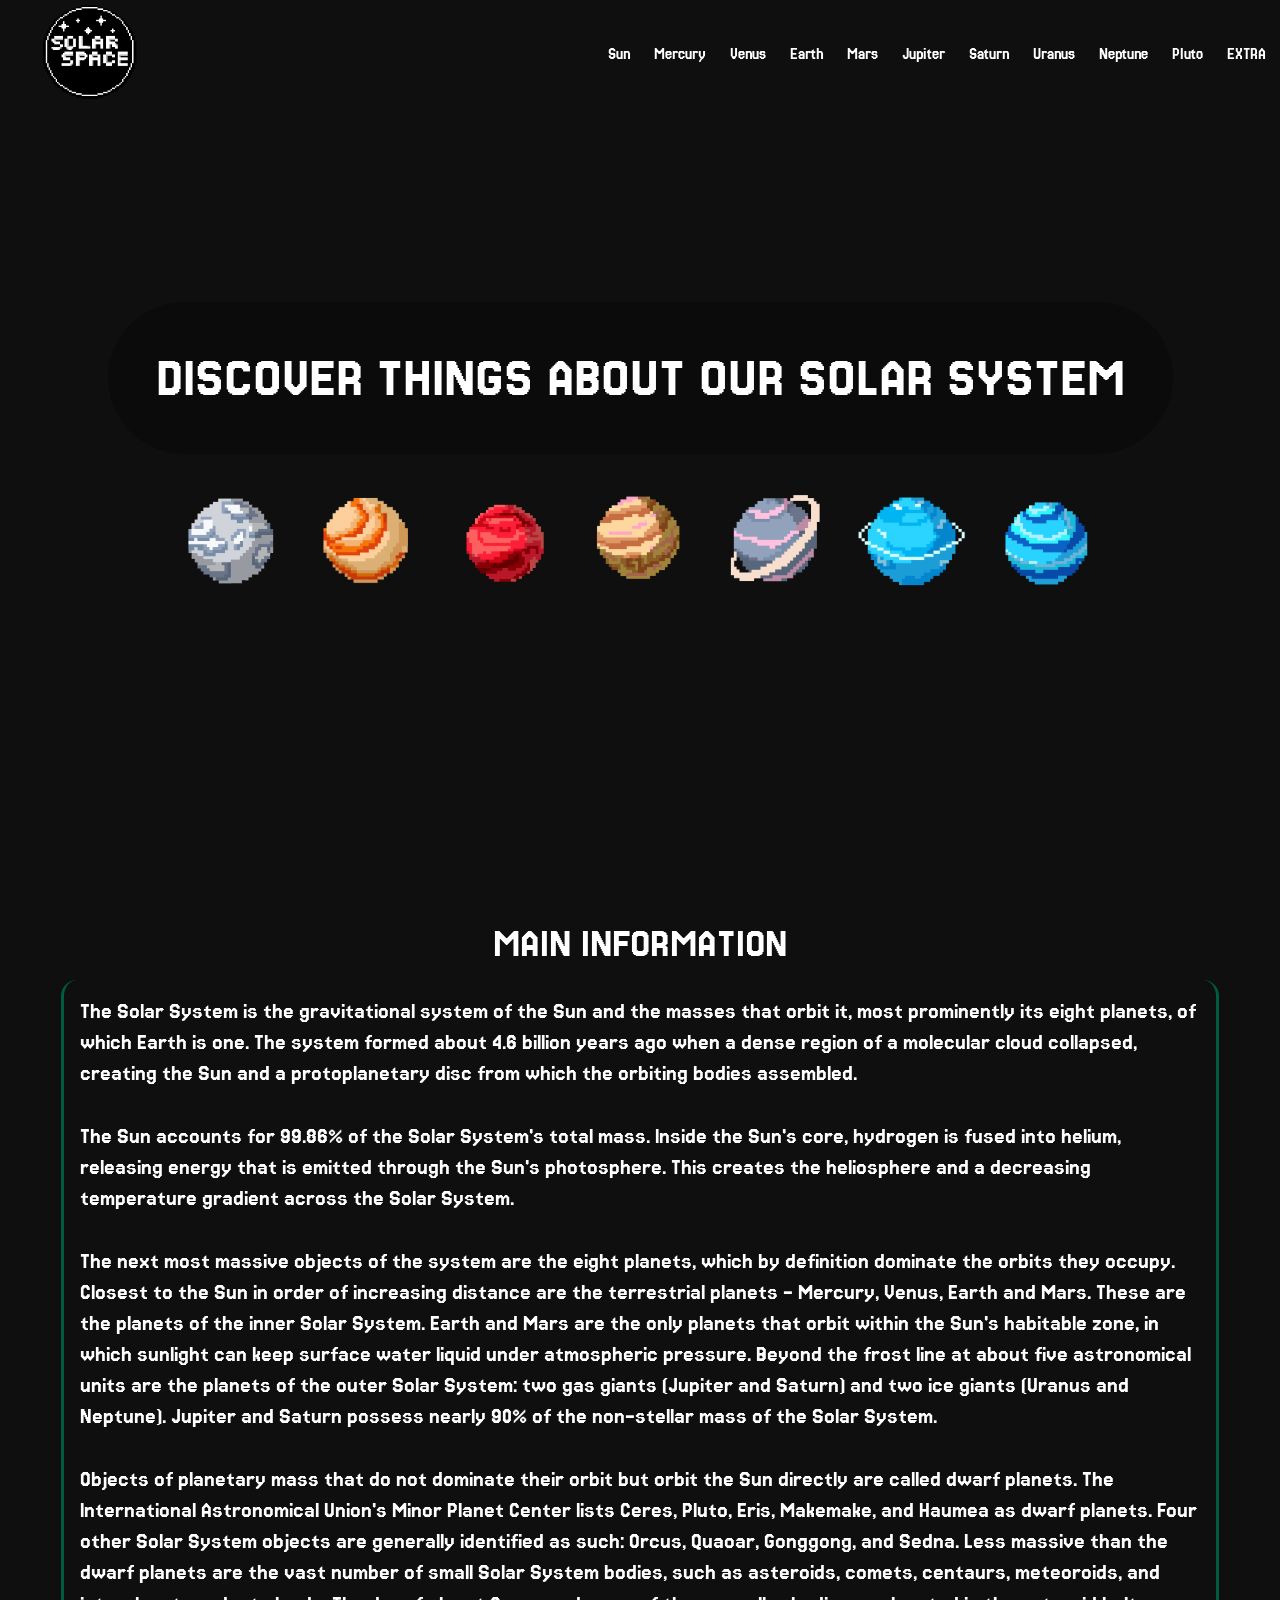
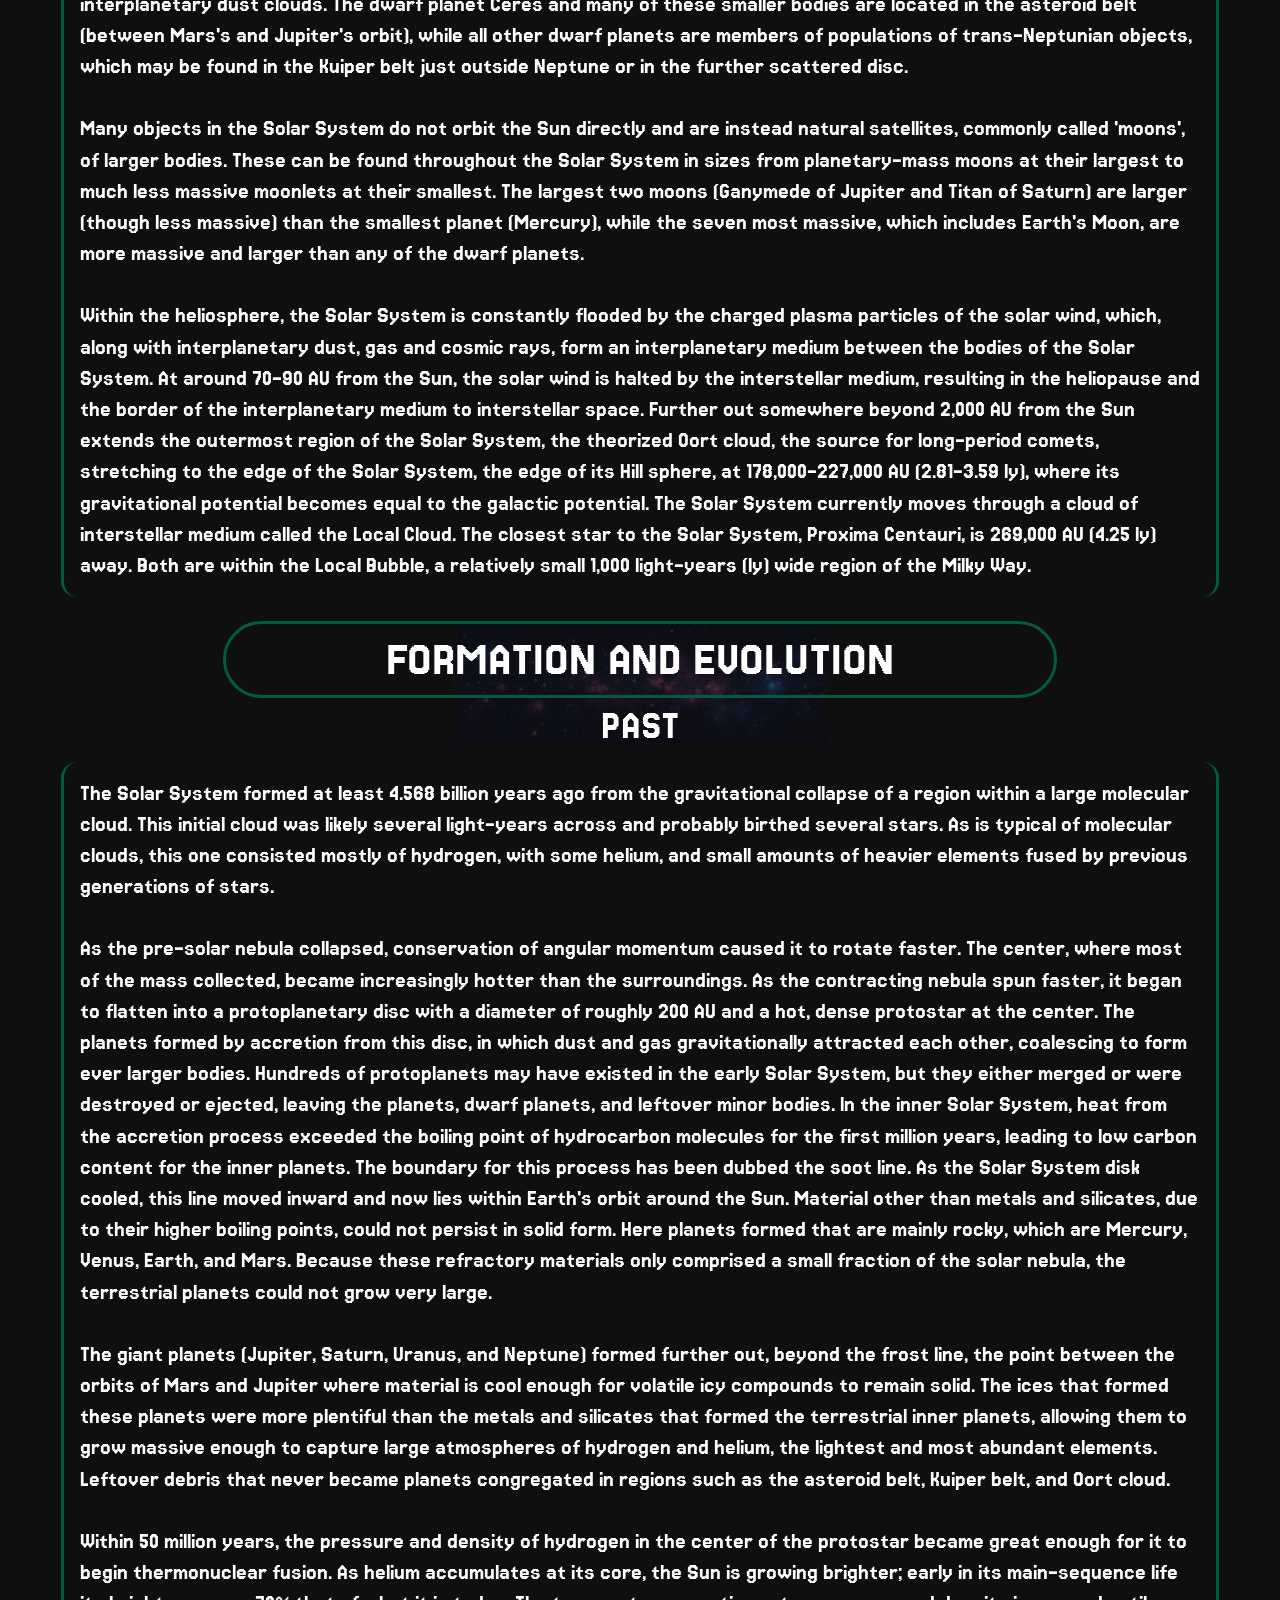
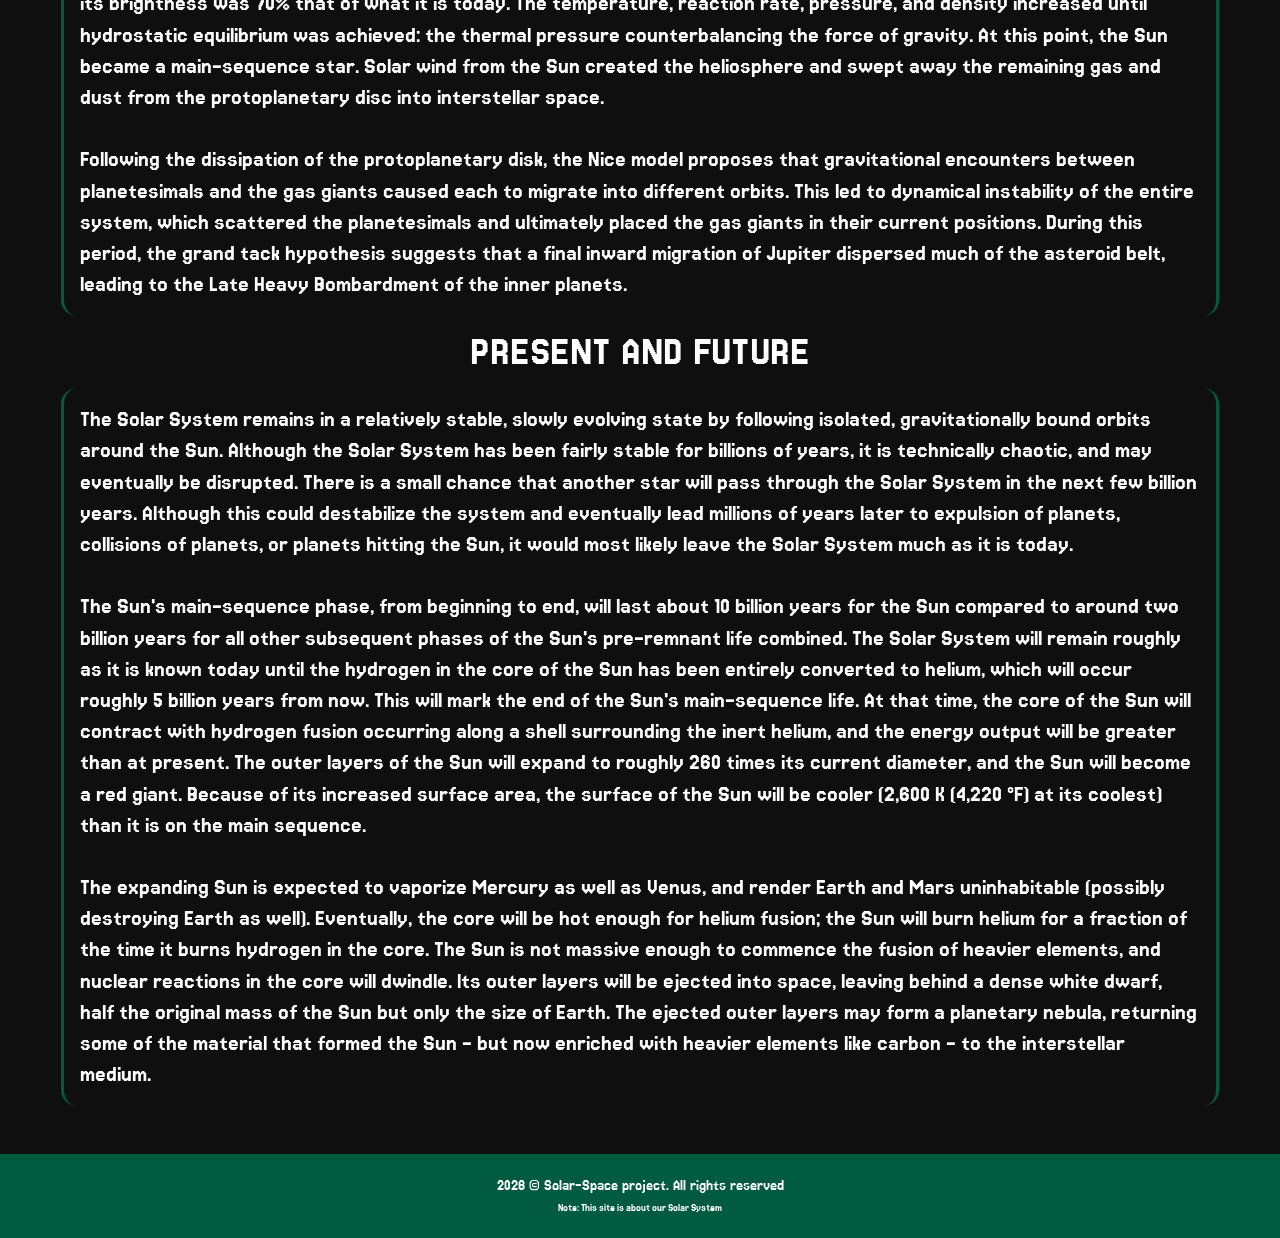
==== commit f10135fa: "add" ====
--- a/index.html
+++ b/index.html
@@ -17,34 +17,37 @@
             <nav>
                 <ul>
                     <li>
-                        <a href="../html_folder/sun.html">Sun</a>
+                        <a href="./html_folder/sun.html">Sun</a>
                     </li>
                     <li>
-                        <a href="../html_folder/Mercury.html">Mercury</a>
+                        <a href="./html_folder/mercury.html">Mercury</a>
                     </li>
                     <li>
-                        <a href="../html_folder/venus.html">Venus</a>
+                        <a href="./html_folder/venus.html">Venus</a>
                     </li>
                     <li>
-                        <a href="../html_folder/earth.html">Earth</a>
+                        <a href="./html_folder/earth.html">Earth</a>
                     </li>
                     <li>
-                        <a href="../html_folder/mars.html">Mars</a>
+                        <a href="./html_folder/mars.html">Mars</a>
                     </li>
                     <li>
-                        <a href="../html_folder/jupiter.html">Jupiter</a>
+                        <a href="./html_folder/jupiter.html">Jupiter</a>
                     </li>
                     <li>
-                        <a href="../html_folder/saturn.html">Saturn</a>
+                        <a href="./html_folder/saturn.html">Saturn</a>
                     </li>
                     <li>
-                        <a href="../html_folder/uranus.html">Uranus</a>
+                        <a href="./html_folder/uranus.html">Uranus</a>
                     </li>
                     <li>
-                        <a href="../html_folder/neptune.html">Neptune</a>
+                        <a href="./html_folder/neptune.html">Neptune</a>
                     </li>
                     <li>
-                        <a href="../html_folder/pluto.html">Pluto</a>
+                        <a href="./html_folder/pluto.html">Pluto</a>
+                    </li>
+                    <li>
+                        <a href="./html_folder/extraPage.html">EXTRA</a>
                     </li>
                 </ul>
             </nav>
--- a/style_folder/style.css
+++ b/style_folder/style.css
@@ -63,6 +63,7 @@
     flex-direction: row;
     gap: 1.5rem;
 }
+
 li a{
     cursor: grab;
     font-family: var(--mainText_font), sans-serif;
@@ -394,6 +395,13 @@
     filter: drop-shadow(0 0 3rem var(--thirdMain_color));
 }
 
+#pluto_MI img{
+    width: 100%;
+    max-width: 30rem;
+    transition: all 0.5s ease;
+    filter: drop-shadow(0 0 3rem var(--thirdMain_color));
+}
+
 .MI_Div img:hover{
     transform: scale(1.05) rotate(10deg);
     filter: drop-shadow(0 0 3rem var(--fourthMain_color));
@@ -402,14 +410,11 @@
 .MI_Div p{
     margin: 0;
     line-height: 1.5;
-
     max-height: 350px;
     overflow-y: auto;
     font-family: var(--secondText_font);
     font-size: var(--textFont_big);
-
     padding: 1rem;
-
     border-left: 3px solid var(--thirdMain_color);
     border-right: 3px solid var(--thirdMain_color);
     border-radius: 1rem;
